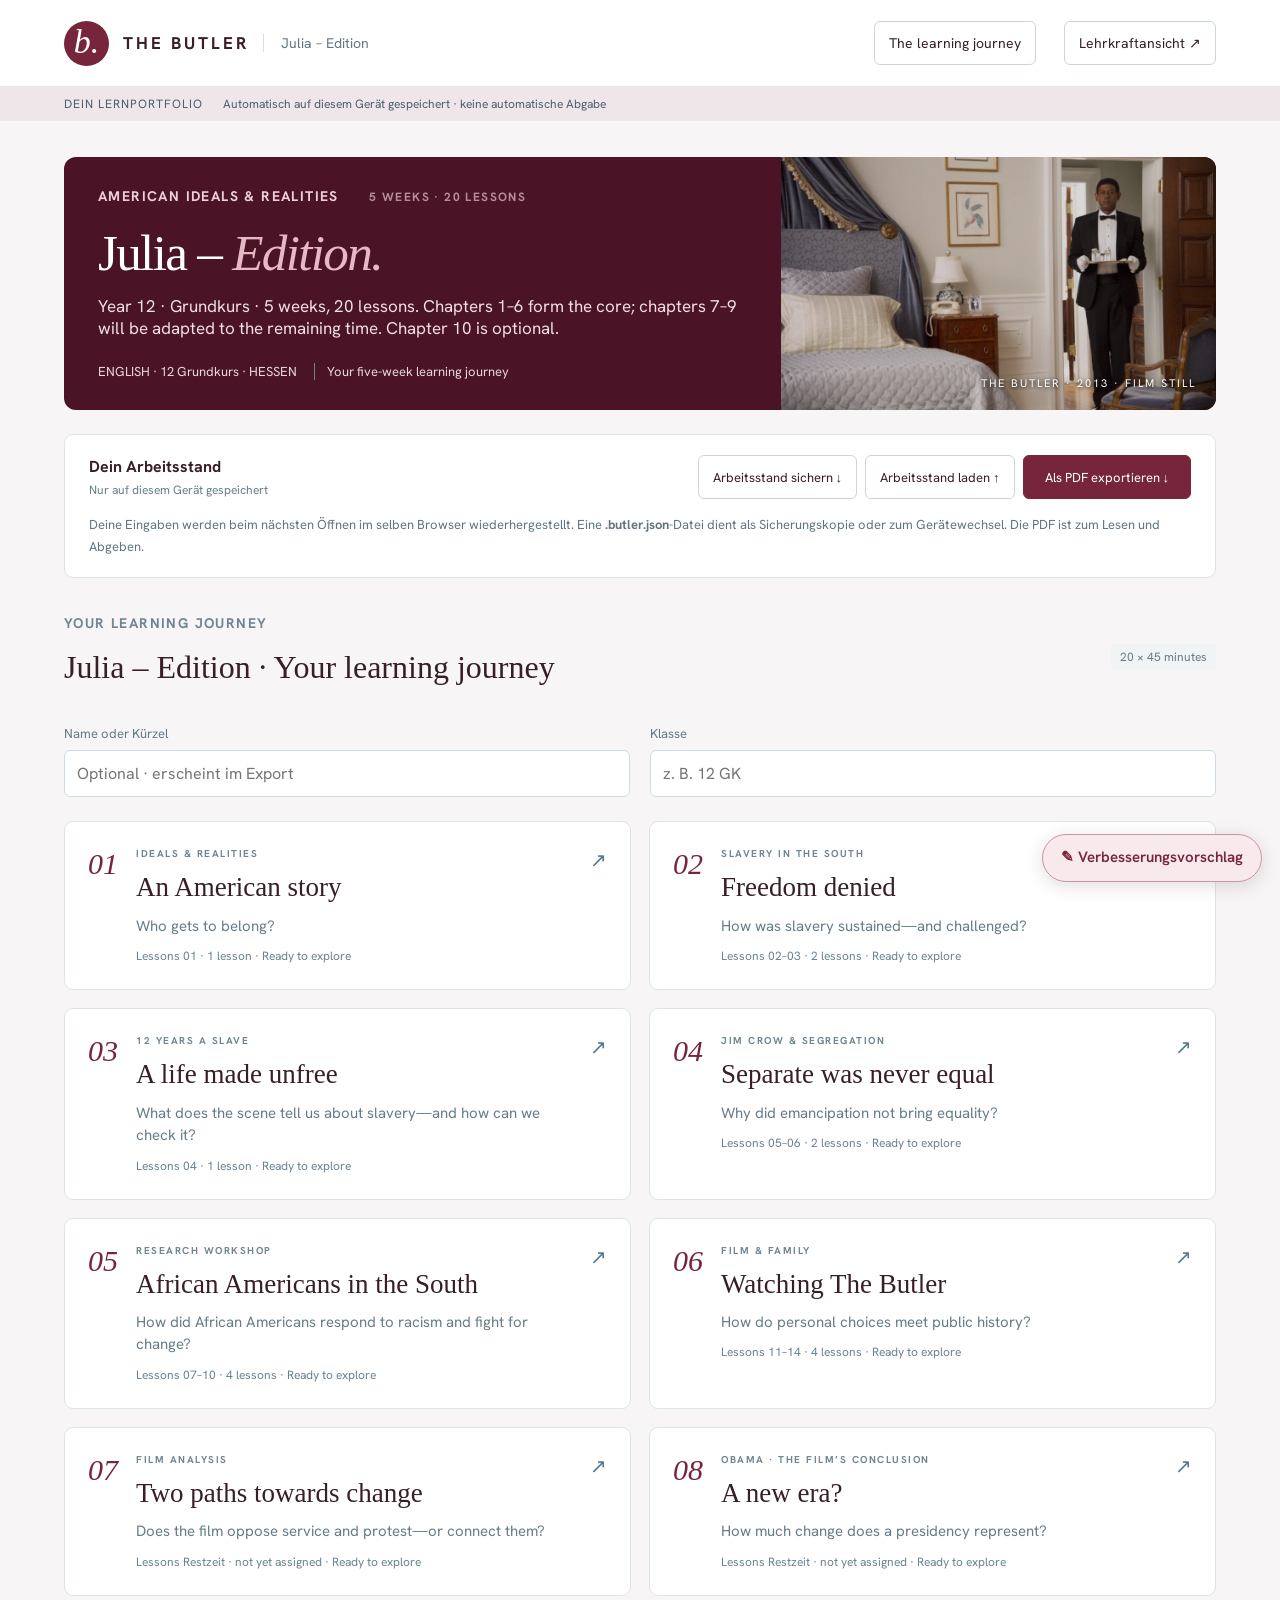
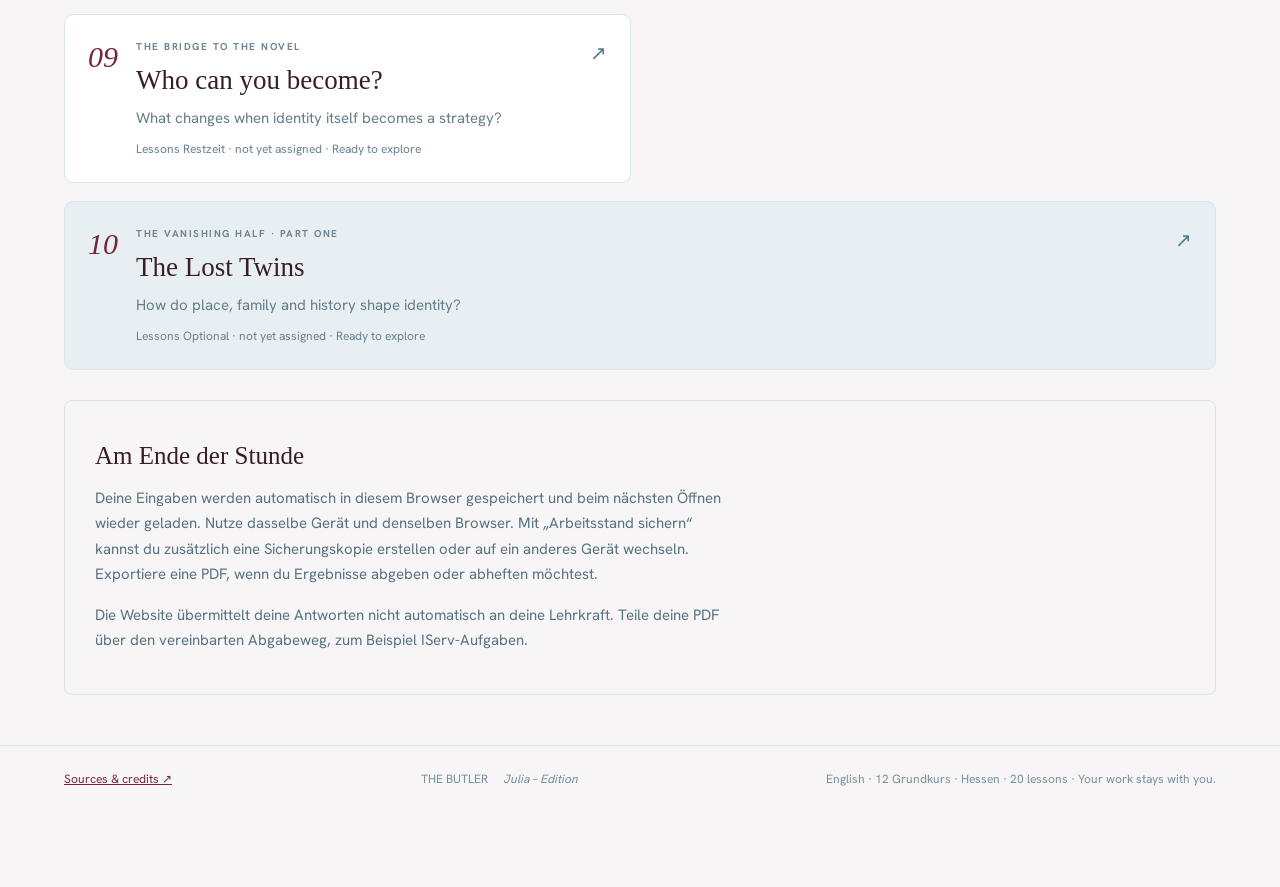
==== julia-edition/index.html @ 6e695d74 "Publish Julia Edition for Year 12 Grundkurs (20 lessons)" ====
<!doctype html>
<html lang="en"><head><meta charset="utf-8"><meta name="viewport" content="width=device-width,initial-scale=1"><title>The Butler · Julia – Edition</title><meta name="description" content="Julia - Edition: The Butler, Year 12 Grundkurs, five weeks and 20 lessons."><link rel="icon" href="data:image/svg+xml,%3Csvg xmlns='http://www.w3.org/2000/svg' viewBox='0 0 40 40'%3E%3Crect width='40' height='40' rx='10' fill='%2377253b'/%3E%3Ctext x='20' y='29' text-anchor='middle' font-size='29' fill='%23fff' font-family='Georgia'%3Eb%3C/text%3E%3C/svg%3E"><link rel="stylesheet" href="style.css"><link rel="stylesheet" href="course.css?v=20261027"><link rel="stylesheet" href="suggestions.css?v=20261027"><link rel="stylesheet" href="writing-feedback.css?v=20261027"></head><body><a class="skip-link" href="#overview">Skip to learning journey</a>
<header><a class="brand" href="#overview" aria-label="The Butler course overview"><span class="brandmark">b.</span><strong>THE BUTLER</strong><span class="brand-sub">Julia – Edition</span></a><div class="header-right"><button id="overview-link" class="quiet">The learning journey</button><button id="role" class="quiet">Lehrkraftansicht ↗</button></div></header>
<div class="demo" lang="de">DEIN LERNPORTFOLIO <span>Automatisch auf diesem Gerät gespeichert · keine automatische Abgabe</span></div>
<main id="student">
 <section class="intro"><div class="intro-copy"><div class="eyebrow" id="chapter-theme">THE BUTLER & IDENTITY <span>5 WEEKS · 20 LESSONS</span></div><h1 id="chapter-title">Julia – <i>Edition.</i></h1><p id="chapter-intro">Explore a country through its places, voices and choices.</p><div class="meta" id="chapter-meta">ENGLISH · 12 Grundkurs · HESSEN <span>Your five-week learning journey</span></div></div><div class="landscape" role="img" aria-label="Cecil Gaines in The Butler"><span>THE BUTLER / IDENTITY & CHANGE</span></div></section>
 <section class="portfolio-bar" aria-label="Save and load your work" lang="de"><div><strong>Dein Arbeitsstand</strong><small id="save-status" role="status">Nur auf diesem Gerät gespeichert</small></div><div class="file-actions"><button class="quiet" id="save-work">Arbeitsstand sichern ↓</button><button class="quiet" id="load-work">Arbeitsstand laden ↑</button><button class="primary" id="export-pdf">Als PDF exportieren ↓</button></div><p>Deine Eingaben werden beim nächsten Öffnen im selben Browser wiederhergestellt. Eine <b>.butler.json</b>-Datei dient als Sicherungskopie oder zum Gerätewechsel. Die PDF ist zum Lesen und Abgeben.</p><div id="file-result" role="status" hidden></div></section>
 <div id="overview"></div>
 <div id="lesson" hidden><nav class="steps" aria-label="Learning steps"></nav>
 <div class="input-toolbar"><button class="back-link" id="back-overview">← All chapters</button><button id="pencil-mode" class="quiet" aria-pressed="false" aria-controls="pencil-guide">✎ Apple Pencil</button></div>
 <details id="pencil-guide" class="pencil-guide" lang="de" hidden><summary>Mit dem Apple Pencil schreiben</summary><p>Die Schreibfelder sind jetzt größer. Aktiviere auf deinem iPad unter <b>Einstellungen → Apple Pencil → Kritzeln</b> die Handschrifterkennung und schreibe direkt in ein Textfeld. Das iPad wandelt deine Handschrift in Text um. Kontrolliere erkannte Wörter vor dem Export.</p><p>Du brauchst ein kompatibles iPad und einen unterstützten Stift. Die Website kann „Kritzeln“ nicht selbst einschalten; die Tastatur bleibt nutzbar.</p><a href="https://support.apple.com/de-de/guide/ipad/ipad355ab2a7/ipados" target="_blank" rel="noopener">Apples Anleitung öffnen ↗</a></details>
 <div class="workspace"><article id="content"></article><aside id="companion"></aside></div></div>
</main>
<main id="teacher" hidden></main>
<dialog id="import-dialog" lang="de" aria-labelledby="import-title"><h2 id="import-title">Arbeitsstand laden</h2><div id="import-preview"></div><p>Das Laden ersetzt die aktuell geöffneten Antworten der gesamten Reihe. Sichere deinen bisherigen Stand vorher, wenn du ihn behalten möchtest.</p><div class="dialog-actions"><button class="quiet" id="before-import">Bisherigen Stand sichern</button><button class="quiet" id="cancel-import">Abbrechen</button><button class="primary" id="confirm-import">Diesen Stand laden</button></div></dialog>
<dialog id="pdf-dialog" lang="de" aria-labelledby="pdf-title"><h2 id="pdf-title">Dein Portfolio als PDF</h2><p>Die PDF enthält deine Antworten, Notizen und Rückmeldungen. Sie wird auf diesem Gerät erstellt.</p><label for="pdf-scope">Umfang</label><select id="pdf-scope"><option value="all">Gesamte Reihe</option><option value="current">Aktuelles Kapitel</option></select><p class="source">Auf dem iPad: PDF öffnen → Teilen → „In Dateien sichern“. Zum späteren Bearbeiten zusätzlich „Arbeitsstand sichern“ verwenden.</p><div class="dialog-actions"><button class="quiet" id="cancel-pdf">Abbrechen</button><button class="primary" id="create-pdf">PDF erstellen</button></div><p id="pdf-status" role="status"></p></dialog>
<input id="work-file" type="file" accept=".json,.butler.json,application/json" hidden>
<footer><a href="sources.html" target="_blank">Sources & credits ↗</a><span>THE BUTLER <i>Julia – Edition</i></span><span>English · 12 Grundkurs · Hessen · 20 lessons · Your work stays with you.</span></footer><div class="toast" id="toast" role="status" hidden></div>
<script src="jspdf.umd.min.js"></script><script src="course.js?v=20261027"></script><script src="portfolio.js?v=20261027"></script><script src="writing-feedback.js?v=20261027"></script><script src="app.js?v=20261027"></script>
<script src="suggestions.js?v=20261027"></script></body></html>
---- julia-edition/style.css ----
@font-face{font-family:Hanken;src:url('hanken.woff2')}*{box-sizing:border-box}html{font-size:16px}body{margin:0;background:#f7f5f6;color:#381e27;font-family:Hanken,Arial,sans-serif}button,textarea{font:inherit}button,a{touch-action:manipulation}button{cursor:pointer}button:focus-visible,a:focus-visible,summary:focus-visible,textarea:focus-visible{outline:3px solid #cd8c37;outline-offset:4px}header{height:87px;display:flex;align-items:center;justify-content:space-between;padding:0 5%;background:white;border-bottom:1px solid #e1e6e8}.brand{display:flex;align-items:center;gap:14px;text-decoration:none;color:inherit}.brandmark{font:italic 34px Georgia;background:#6a2037;color:white;border-radius:50%;width:45px;height:45px;text-align:center;padding-top:2px}.brand strong{letter-spacing:3px;font-size:17px}.brand-sub{border-left:1px solid #d8dfe2;padding-left:17px;color:#637681;font-size:14px}.header-right{display:flex;align-items:center;gap:28px}.class,.eyebrow{font-size:12px;font-weight:700;letter-spacing:1.8px}.quiet{border:1px solid #cad6da;border-radius:6px;background:white;padding:10px 14px;font-size:14px;color:#381e27}.demo{padding:9px 5%;background:#efe6ea;color:#4a606c;font-size:12px;letter-spacing:1px}.demo span{letter-spacing:0;margin-left:16px}main{max-width:1440px;margin:auto;padding:36px 5% 50px}.intro{display:grid;grid-template-columns:1.65fr 1fr;background:#4b1426;border-radius:12px;overflow:hidden;color:white}.intro-copy{padding:30px 34px}.eyebrow{color:#708591}.intro .eyebrow{color:#eed0d9}.eyebrow span{margin-left:25px;font-size:11px;opacity:.65}h1{font:normal clamp(36px,4vw,60px)/1.12 Georgia,serif;letter-spacing:-1.7px;margin:19px 0 14px}h1 i{color:#e7b8c5;font-weight:normal}.intro p{font-size:17px;color:#f0dfe4;margin:0 0 24px}.meta{font-size:13px;color:#ead4dd;display:flex;gap:5px;flex-wrap:wrap}.meta span{border-left:1px solid #6a828b;margin-left:12px;padding-left:12px}.landscape{position:relative;background:linear-gradient(90deg,#4b142633,#07121b11),url('ireland.jpg') center/cover;min-height:215px}.landscape span{position:absolute;bottom:20px;right:20px;font-size:11px;letter-spacing:2px;color:white;text-shadow:0 1px 4px black}.steps{display:flex;border-bottom:1px solid #d8e1e5;margin:30px 0 28px;gap:10px}.steps button{flex:1;text-align:left;border:0;background:transparent;padding:14px 8px 19px;color:#627682;font-size:15px;border-bottom:3px solid transparent}.steps button span{display:inline-flex;align-items:center;justify-content:center;border:1px solid #d0dce1;border-radius:50%;width:29px;height:29px;margin-right:9px;font-size:12px}.steps button[aria-current]{color:#77253b;border-bottom-color:#77253b;font-weight:700}.steps button[aria-current] span{background:#77253b;color:white;border-color:#77253b}.workspace{display:grid;grid-template-columns:minmax(0,1fr) 280px;gap:34px}article#content{background:white;border:1px solid #e1e6e8;border-radius:9px;padding:32px 42px;min-height:530px}.content-top{display:flex;justify-content:space-between;align-items:center;gap:15px}.content-top .eyebrow{font-size:11px}.tag{font-size:12px;color:#6a7a83;background:#f0f4f5;padding:5px 9px;border-radius:4px}h2{font:normal 30px/1.25 Georgia;margin:14px 0}h3{font:normal 22px/1.3 Georgia}.lead{color:#5a6f7a;line-height:1.65;margin:10px 0 25px;font-size:16px}.story{border-top:1px solid #e5ebed;padding-top:10px;counter-reset:para}.story p{font:18px/1.95 Georgia;color:#34434a;position:relative;margin:19px 0;padding-left:28px}.story p:before{counter-increment:para;content:counter(para);position:absolute;left:0;top:4px;font:11px Hanken,Arial;color:#90a0a7}.story p:first-child:first-letter{font-size:42px;float:left;line-height:1.2;margin-right:4px}.source{font-size:12px;color:#70828b;line-height:1.6}.actions{margin-top:28px;border-top:1px solid #e0e8eb;padding-top:22px;display:flex;justify-content:space-between;gap:16px;align-items:center}.primary{background:#77253b;color:white;border:1px solid #77253b;padding:12px 21px;border-radius:6px;font-size:14px}.primary:hover{background:#8d354a}.secondary{padding:12px 18px;border:1px solid #cbd7dc;background:white;border-radius:6px;color:#294957;font-size:14px}.actions small{font-size:12px;color:#73848d}.aside-heading{font-size:11px;letter-spacing:2px;display:flex;justify-content:space-between;padding:3px 0 18px;color:#65808b}.aside-heading span{font-size:19px}aside section{padding:19px 0;border-top:1px solid #d7e0e5}aside h2{font-size:28px;line-height:1.3}aside p{color:#667a85;font-size:14px;line-height:1.7}details{border-top:1px solid #d7e0e5;padding:17px 0}summary{cursor:pointer;font-size:15px;font-weight:600}dl{font-size:14px}dt{margin-top:17px;color:#294c59}dd{margin:5px 0;color:#6b7c86;line-height:1.5}.note label{font:20px Georgia}.note textarea{margin-top:14px;height:125px;background:#edf1f3;border:1px solid #d9e1e5;padding:12px;font-size:14px;width:100%;border-radius:5px;resize:vertical}.note small{font-size:12px;color:#6d808b;display:block;margin-top:8px}textarea{color:#233f4c}textarea::placeholder{color:#7d8c95}footer{max-width:1440px;margin:auto;padding:25px 5%;border-top:1px solid #dae3e7;display:flex;justify-content:space-between;color:#78909b;font-size:12px;gap:20px}footer i{margin-left:12px}.dilemma{display:grid;grid-template-columns:1fr 1fr;gap:20px}.field label{font-size:15px;display:block;font-weight:600;margin-bottom:10px}.field textarea{width:100%;min-height:150px;border:1px solid #ced9df;border-radius:6px;padding:15px;line-height:1.6;resize:vertical}.field small{display:block;color:#647985;font-size:13px;margin:8px 0 22px}.field.full{margin-top:24px}.writing{min-height:320px!important;font-family:Georgia!important;font-size:18px!important;line-height:1.9!important}.word-count{text-align:right;color:#6d7e88;font-size:12px;margin-top:8px}.prompt{background:#eef3f5;border-left:3px solid #829da8;padding:14px 18px;font-size:15px;line-height:1.7;margin:22px 0}.check{display:flex;gap:12px;margin:18px 0;font-size:16px;line-height:1.5}.check input{width:19px;height:19px;accent-color:#254d5d}.review-text{white-space:pre-wrap;font:17px/1.8 Georgia;background:#f7f5f6;padding:20px;border-radius:6px;max-height:360px;overflow:auto}.success{background:#e5f0ed;padding:17px;border-radius:6px;color:#24574e;line-height:1.6}.teacher-heading{display:flex;align-items:center;justify-content:space-between;gap:24px;margin:20px 0 36px}.teacher-heading h1{font-size:42px}.teacher-heading p{color:#607985}.teacher-layout{display:grid;grid-template-columns:290px 1fr;gap:30px}.submissions h2{font-size:24px}.submissions h2 span{font:12px Hanken;display:block;margin-top:8px;color:#748b95}.submission{display:block;width:100%;text-align:left;padding:20px;margin:12px 0;background:white;border:1px solid #dce4e8;border-radius:7px;color:#244652}.submission strong{display:block;font-size:16px}.submission span{display:block;font-size:13px;color:#74858c;margin-top:7px}.submission.selected{border:2px solid #345966;background:#edf3f5}.teacher-paper{background:white;border:1px solid #dce4e8;border-radius:9px;padding:32px}.toast{position:fixed;bottom:24px;left:50%;transform:translateX(-50%);padding:14px 22px;border-radius:7px;background:#5b1b30;color:white;box-shadow:0 5px 20px #0002;font-size:14px;z-index:3}.feedback{margin-top:20px;background:#e9f2ef;padding:18px;border-radius:6px}.feedback p{white-space:pre-wrap}.empty{padding:40px 0;color:#70838e;line-height:1.8}button:disabled{cursor:default;opacity:.5}[hidden]{display:none!important}@media(min-width:1500px){main{padding-left:60px;padding-right:60px}}@media(max-width:1050px){.brand-sub{display:none}.workspace{grid-template-columns:minmax(0,1fr) 230px;gap:20px}article#content{padding:25px}.steps button{font-size:13px}.intro-copy{padding:25px}.meta span{display:none}}@media(max-width:760px){header{height:74px;padding:0 5%;gap:10px}.class{display:none}.quiet{font-size:12px;padding:9px}.brand{gap:9px}.brand strong{font-size:14px}.demo{font-size:10px;line-height:1.7}.demo span{display:block;margin:0}main{padding-top:22px}.intro{grid-template-columns:1fr}.intro-copy{padding:24px}.intro h1{font-size:39px}.intro .eyebrow span{display:none}.landscape{min-height:100px;background-position:center 40%}.landscape span{font-size:10px;bottom:12px}.steps{display:grid;grid-template-columns:1fr 1fr;gap:0;margin-top:16px}.steps button{padding:12px 3px;font-size:13px}.workspace,.teacher-layout{grid-template-columns:1fr}.workspace aside{display:grid;grid-template-columns:1fr;gap:0}.story p{font-size:17px;padding-left:20px}article#content{padding:22px 19px}.dilemma{grid-template-columns:1fr}.actions{flex-wrap:wrap}.teacher-heading{display:block}.teacher-heading h1{font-size:34px}.teacher-heading button{margin-top:15px}.teacher-paper{padding:22px}footer{flex-direction:column;line-height:1.6}.eyebrow{font-size:11px}h2{font-size:27px}}

/* Tablet reading and native Apple Pencil text entry. */
.input-toolbar{display:flex;align-items:center;justify-content:space-between;gap:16px;margin:-8px 0 20px}.input-toolbar>span{font-size:11px;letter-spacing:1.8px;color:#708591}.input-toolbar button{min-height:44px;font-size:14px}.input-toolbar button[aria-pressed="true"]{background:#77253b;color:white;border-color:#77253b}.pencil-guide{padding:20px 24px;margin:0 0 24px;background:#e9f0f3;border:1px solid #cbdbe1;border-radius:8px;font-size:15px;line-height:1.65}.pencil-guide p{margin:8px 0;color:#4c6572}.pencil-guide a{color:#234e60;display:inline-block;min-height:44px;padding-top:10px}.pencil-mode .field textarea{min-height:250px;font-size:20px;line-height:1.9;padding:22px}.pencil-mode .field .writing{min-height:440px!important;font-size:21px!important;line-height:2!important}.pencil-mode .note textarea{min-height:210px;font-size:18px;line-height:1.8;padding:18px}textarea{scroll-margin-block:90px;max-width:100%;font-size:16px}.field textarea{font-size:16px}.note textarea{font-size:16px}.check{min-height:44px;align-items:center}.check input{flex-shrink:0}.quiet,.primary,.secondary,summary{min-height:44px}summary{display:list-item;padding:10px 0}details{padding:7px 0}.steps button{min-height:54px;font-size:14px}.workspace>*,.teacher-layout>*{min-width:0}.review-text, .story, .feedback{overflow-wrap:anywhere}
@media(min-width:761px) and (max-width:900px){.workspace{grid-template-columns:1fr}.workspace aside{display:grid;grid-template-columns:1fr 1fr;gap:0 28px}.aside-heading{grid-column:1/-1}article#content{padding:30px 36px}.intro{grid-template-columns:1.8fr 1fr}.intro h1{font-size:42px}.intro .eyebrow span{display:none}.teacher-layout{grid-template-columns:230px minmax(0,1fr);gap:20px}.teacher-paper{padding:24px}.teacher-heading h1{font-size:36px}.header-right{gap:14px}.class{font-size:11px}.steps button{padding-left:2px;padding-right:2px}.steps button span{margin-right:5px}}
@media(pointer:coarse){textarea{font-size:16px}.field textarea{min-height:190px}.note textarea{min-height:150px}.steps button{min-height:60px}.quiet,.primary,.secondary{padding-top:13px;padding-bottom:13px}}
@media(max-width:760px){.pencil-guide{padding:18px}.pencil-mode .field .writing{min-height:350px!important}.input-toolbar{margin-top:0}}
@media(prefers-reduced-motion:reduce){html{scroll-behavior:auto}}
---- julia-edition/course.css ----
.portfolio-bar{background:white;border:1px solid #dce4e8;border-radius:9px;padding:20px 24px;margin:24px 0;display:flex;flex-wrap:wrap;align-items:center;justify-content:space-between;gap:15px}.portfolio-bar strong{font-size:16px}.portfolio-bar small{display:block;color:#667e89;font-size:12px;margin-top:5px}.portfolio-bar p{flex-basis:100%;font-size:13px;color:#617681;margin:0;line-height:1.65}.file-actions{display:flex;gap:8px;flex-wrap:wrap}.file-actions button{font-size:13px}.overview-heading{display:flex;justify-content:space-between;align-items:center;margin:34px 0 20px;gap:16px}.overview-heading h2{font-size:32px}.chapter-grid{display:grid;grid-template-columns:1fr 1fr;gap:18px}.chapter-card{display:flex;align-items:flex-start;gap:18px;text-align:left;padding:25px 23px;background:white;border:1px solid #dbe4e8;border-radius:9px;color:#381e27;transition:border-color .2s,transform .2s}.chapter-card:hover{border-color:#608694;transform:translateY(-2px)}.chapter-card:last-child{grid-column:1/-1;background:#e8eff2}.chapter-number{font:italic 30px Georgia;color:#91a8b2}.card-content{display:flex;flex-direction:column;gap:11px;flex:1}.card-content .eyebrow{font-size:10px;letter-spacing:1.5px}.card-content strong{font:27px/1.2 Georgia}.card-content>span:not(.eyebrow){font-size:15px;color:#657d89;line-height:1.5}.card-content small{font-size:12px;color:#688390}.card-arrow{font-size:20px;color:#557b8c}.profile-fields{display:flex;gap:20px;margin:24px 0}.profile-fields label{display:block;flex:1;font-size:13px;color:#607b86}.profile-fields input{display:block;width:100%;margin-top:8px;padding:12px;border:1px solid #cddce2;border-radius:6px;background:#fff;color:#294652;font:16px Hanken,Arial}.end-of-lesson{margin-top:30px;padding:25px 30px;border:1px solid #d9e3e8;border-radius:8px}.end-of-lesson h2{font-size:25px}.end-of-lesson p{font-size:15px;line-height:1.7;color:#58737f;max-width:80ch}.back-link{border:0;background:transparent;color:#3e687b;padding:12px 0;min-height:44px;font-size:14px}.material-links{display:flex;flex-direction:column;gap:6px;margin:12px 0}.material-links a{color:#355e72;font-size:14px;line-height:1.6;padding:8px 0;overflow-wrap:anywhere;text-underline-offset:4px}.select-label{display:block;font-size:15px;margin:12px 0}select{font:16px Hanken,Arial;background:white;border:1px solid #cbd9df;color:#381e27;padding:12px;border-radius:6px;max-width:100%}.answers-review{margin-bottom:24px}.teacher-notice{padding:24px;border:1px solid #d4e0e5;background:#eaf0f3;border-radius:8px;font-size:15px;line-height:1.7}.teacher-notice button{margin-right:10px}.week-strip{display:grid;grid-template-columns:repeat(5,1fr);gap:12px;margin:24px 0}.week-strip>div{background:white;border:1px solid #dbe3e7;padding:16px;border-radius:7px}.week-strip span{display:block;font-size:13px;line-height:1.6;margin-top:9px;color:#66808b}.teacher-unit{margin:15px 0;background:white;border:1px solid #dce5e9;border-radius:8px;padding:20px 25px}.teacher-unit summary{font:23px/1.5 Georgia}.teacher-unit summary span{font:14px Hanken;margin-right:12px;color:#72909b}.teacher-unit summary small{font:12px Hanken;float:right;color:#71909a;margin-top:8px}.teacher-unit h4{font-weight:600;font-size:15px;margin-top:25px}.teacher-unit .review-text{max-height:250px}dialog{color:#381e27;border:1px solid #c9d8df;border-radius:12px;padding:30px;max-width:620px;width:calc(100% - 32px);max-height:85dvh;overflow:auto;box-shadow:0 20px 80px #10263033}dialog::backdrop{background:#10263177}dialog h2{margin-top:0}dialog p{line-height:1.7;font-size:15px}dialog label{display:block;margin:20px 0 10px}.dialog-actions{display:flex;gap:10px;justify-content:flex-end;flex-wrap:wrap;margin-top:24px}#file-result{width:100%;font-size:14px;line-height:1.8;color:#355d6d}#file-result a{color:#214b60;margin:0 8px;text-underline-offset:4px}#file-result button{margin-left:10px}#pdf-status{color:#815027}#content .field:first-child{margin-top:0}.content-top .tag{max-width:50%;text-align:right}a:focus-visible,input:focus-visible,select:focus-visible{outline:3px solid #bd8a4c;outline-offset:3px}.toast{max-width:calc(100vw - 28px);width:max-content;line-height:1.5}header .quiet{white-space:nowrap}
@media(max-width:1050px){.brand-sub{display:none}.portfolio-bar{padding:18px}.file-actions{width:100%}.week-strip{grid-template-columns:repeat(3,1fr)}}
@media(max-width:760px){.chapter-grid{grid-template-columns:1fr}.chapter-card:last-child{grid-column:auto}.chapter-card{padding:22px 18px}.card-content strong{font-size:25px}.overview-heading{align-items:flex-start}.overview-heading h2{font-size:28px}.overview-heading .tag{display:none}.profile-fields{flex-direction:column;gap:14px}.file-actions button{flex:1 1 auto}.week-strip{grid-template-columns:1fr 1fr}.header-right{gap:6px}header .quiet{font-size:11px;padding:10px 8px}#overview-link{max-width:90px;white-space:normal}.brand strong{letter-spacing:1px;font-size:12px}.brandmark{width:36px;height:36px;font-size:28px}header{padding:0 4%}.teacher-unit{padding:15px}.teacher-unit summary{font-size:21px}.teacher-unit summary small{float:none;display:block;margin-left:0}.end-of-lesson{padding:18px}.content-top .tag{display:none}.portfolio-bar p{font-size:12px}}
@media(prefers-reduced-motion:reduce){.chapter-card{transition:none}.chapter-card:hover{transform:none}}

/* Burgundy teaching edition */
.eyebrow{font-size:14px;letter-spacing:1.4px}.intro .eyebrow span{font-size:12px} .landscape{background-image:url('butler-poster.jpg');background-position:center 38%;min-height:230px} .intro{grid-template-columns:1.65fr 1fr}.intro h1{font-size:clamp(36px,4vw,57px)}.source{font-size:14px}.material-links a,a{color:#77253b}.intro a{color:white}.chapter-number{color:#77253b!important}.chapter-card:hover{border-color:#77253b!important}.visual-pair{display:grid;grid-template-columns:1fr 1fr;gap:18px}.lesson-figure{margin:20px 0}.lesson-figure img{width:100%;height:auto;max-height:420px;object-fit:contain;border-radius:6px;background:#f2ecef}.lesson-figure figcaption{font-size:14px;line-height:1.5;color:#65515a;margin-top:7px}.reading-card{border-left:3px solid #77253b;background:#f7f1f3;padding:18px 22px;line-height:1.7;margin:20px 0}.reading-card h3{margin-top:0}.reading-card ul,.reading-card ol{padding-left:22px}.schedule-table{border-collapse:collapse;width:100%;font-size:15px;line-height:1.5}.schedule-table td,.schedule-table th{border-bottom:1px solid #ddd;padding:12px;text-align:left;vertical-align:top}.schedule-wrap{overflow:auto}.reading-card a{overflow-wrap:anywhere}.chapter-card{min-height:155px}.source-note{font-size:14px;line-height:1.6;color:#66535c}.intro-copy{align-self:center}.check input{accent-color:#77253b}.brandmark{background:#77253b}.toast{max-width:90vw}.skip-link{position:absolute;left:10px;top:-80px;background:white;padding:12px;z-index:9}.skip-link:focus{top:10px}@media(max-width:760px){.visual-pair{grid-template-columns:1fr}.intro{grid-template-columns:1fr}.landscape{min-height:170px}.header-right{gap:8px}.brand strong{font-size:12px;letter-spacing:1px}.brandmark{width:36px;height:36px;font-size:28px}.header-right button{font-size:12px}.intro .eyebrow span{display:block;margin:10px 0 0}}

/* Shared visual references and whole-class consolidation */
.reference-title{font-size:22px}.reference-gallery{display:grid;grid-template-columns:repeat(3,minmax(0,1fr));gap:16px;margin-bottom:26px}.reference-gallery figure{margin:0;background:white;border:1px solid #ddcbd2;border-radius:8px;padding:10px}.reference-gallery img{display:block;width:100%;height:190px;object-fit:contain;background:#f4eff1}.reference-gallery figcaption{font-size:14px;line-height:1.5;margin-top:8px}.plenary-export{background:#f5eaf0;border:1px solid #ddc1cc;border-radius:8px;padding:20px;line-height:1.65}.plenary-export button{margin:4px 6px 4px 0}.reading-card li{margin-bottom:10px}.steps{flex-wrap:wrap}.steps button{min-width:115px}.lesson-figure a{display:block}@media(max-width:760px){.reference-gallery{gap:7px}.reference-gallery figure{padding:6px}.reference-gallery img{height:120px}.reference-gallery figcaption{font-size:12px}.steps{grid-template-columns:1fr 1fr}.steps button:last-child{grid-column:1/-1}}
---- julia-edition/suggestions.css ----
.suggestion-launch{position:fixed;right:max(18px,env(safe-area-inset-right));bottom:max(18px,env(safe-area-inset-bottom));z-index:60;border:1px solid #c398a2;background:#f8e9ed;color:#772538;box-shadow:0 4px 18px #49182526;border-radius:24px;padding:13px 18px;font:600 15px/1.3 Hanken,Arial,sans-serif;min-height:48px;cursor:pointer}
.suggestion-launch:hover{background:#f0d7df}.suggestion-launch:focus-visible,#suggestion-dialog :focus-visible{outline:3px solid #772538;outline-offset:3px}
#suggestion-dialog{box-sizing:border-box;width:min(530px,calc(100vw - 24px));max-height:calc(100dvh - 32px);padding:24px;border:1px solid #d3aab6;border-radius:18px;background:#fff9fa;color:#491825;overflow:auto}
#suggestion-dialog::backdrop{background:#49182570}#suggestion-dialog .suggestion-heading{display:flex;align-items:flex-start;gap:12px;justify-content:space-between}#suggestion-dialog h2{font-size:27px;margin:0;line-height:1.15}#suggestion-dialog .suggestion-close{background:transparent;border:0;color:#772538;font-size:28px;min-width:44px;min-height:44px;cursor:pointer;padding:0}#suggestion-dialog p{font-size:16px;line-height:1.5;margin:12px 0}#suggestion-dialog label{display:block;font-size:16px;font-weight:600;margin:16px 0 7px}#suggestion-dialog textarea,#suggestion-dialog input{box-sizing:border-box;width:100%;border:1px solid #b88997;border-radius:8px;background:white;padding:12px;font:17px/1.5 Hanken,Arial,sans-serif;color:#491825}#suggestion-dialog textarea{min-height:150px;resize:vertical}#suggestion-dialog small{display:block;text-align:right;font-size:13px}#suggestion-dialog .suggestion-privacy{font-size:13px;color:#6d4a54}#suggestion-dialog .suggestion-context{font-size:13px;background:#f5e5eb;padding:8px 10px;border-radius:6px;overflow-wrap:anywhere}#suggestion-dialog .suggestion-send{background:#772538;color:white;border:0;border-radius:8px;padding:13px 18px;font:600 16px Hanken,Arial;cursor:pointer;min-height:46px}#suggestion-dialog .suggestion-send:disabled{opacity:.6;cursor:wait}#suggestion-dialog .suggestion-status{font-size:15px;font-weight:600}#suggestion-dialog .suggestion-teacher{font-size:13px;color:#772538;display:inline-block;margin-top:8px}
body{padding-bottom:75px}.suggestion-admin{max-width:850px;margin:auto;padding:35px 24px 100px}.suggestion-admin input{font-size:17px;padding:12px;border:1px solid #b88997;border-radius:8px;width:min(100%,400px);box-sizing:border-box}.suggestion-admin label{display:block;margin:16px 0 8px}.suggestion-admin button{margin:12px 8px 12px 0}.suggestion-admin pre{font:15px/1.6 Hanken,Arial,sans-serif;white-space:pre-wrap;overflow-wrap:anywhere;background:#fcf3f5;border:1px solid #d7bac3;border-radius:12px;padding:22px}.suggestion-admin .admin-note{font-size:15px;line-height:1.6}.suggestion-admin h1{font-size:clamp(30px,5vw,45px)}
@media(max-width:600px){.suggestion-launch{right:12px;bottom:max(12px,env(safe-area-inset-bottom));font-size:13px;padding:12px 15px}#suggestion-dialog{padding:19px}#suggestion-dialog h2{font-size:24px}}
@media print{.suggestion-launch,#suggestion-dialog{display:none!important}body{padding-bottom:0}}

#suggestion-dialog textarea{min-height:220px}#suggestion-dialog .suggestion-pencil,#suggestion-dialog .suggestion-draft-status{font-size:13px}.suggestion-admin button{min-height:48px}.suggestion-admin header{position:static}
---- julia-edition/writing-feedback.css ----
.writing-feedback{margin-top:1rem;padding:1.1rem;border:1px solid #b17c89;border-radius:14px;background:#fcf6f7;color:#391922}.writing-feedback summary{cursor:pointer;font-weight:700;min-height:44px;padding:10px 0}.writing-feedback p{font-size:1rem;line-height:1.6;white-space:pre-wrap;overflow-wrap:anywhere}.writing-feedback label{display:block;margin:1rem 0}.writing-feedback input[type=password]{display:block;width:min(100%,340px);min-height:48px;margin-top:8px;font-size:18px;padding:10px;border:1px solid #986473;border-radius:8px}.writing-feedback .ai-consent{display:flex;gap:12px;align-items:center}.writing-feedback input[type=checkbox]{flex:0 0 24px;width:24px;height:24px}.writing-feedback button{min-height:48px;white-space:normal}.writing-feedback button:disabled{opacity:.6}.writing-feedback h4{margin-bottom:.2rem}.ai-result{border-top:1px solid #d9b8c0;margin-top:1rem}.ai-result:empty{display:none}@media print{.writing-feedback{display:none}}
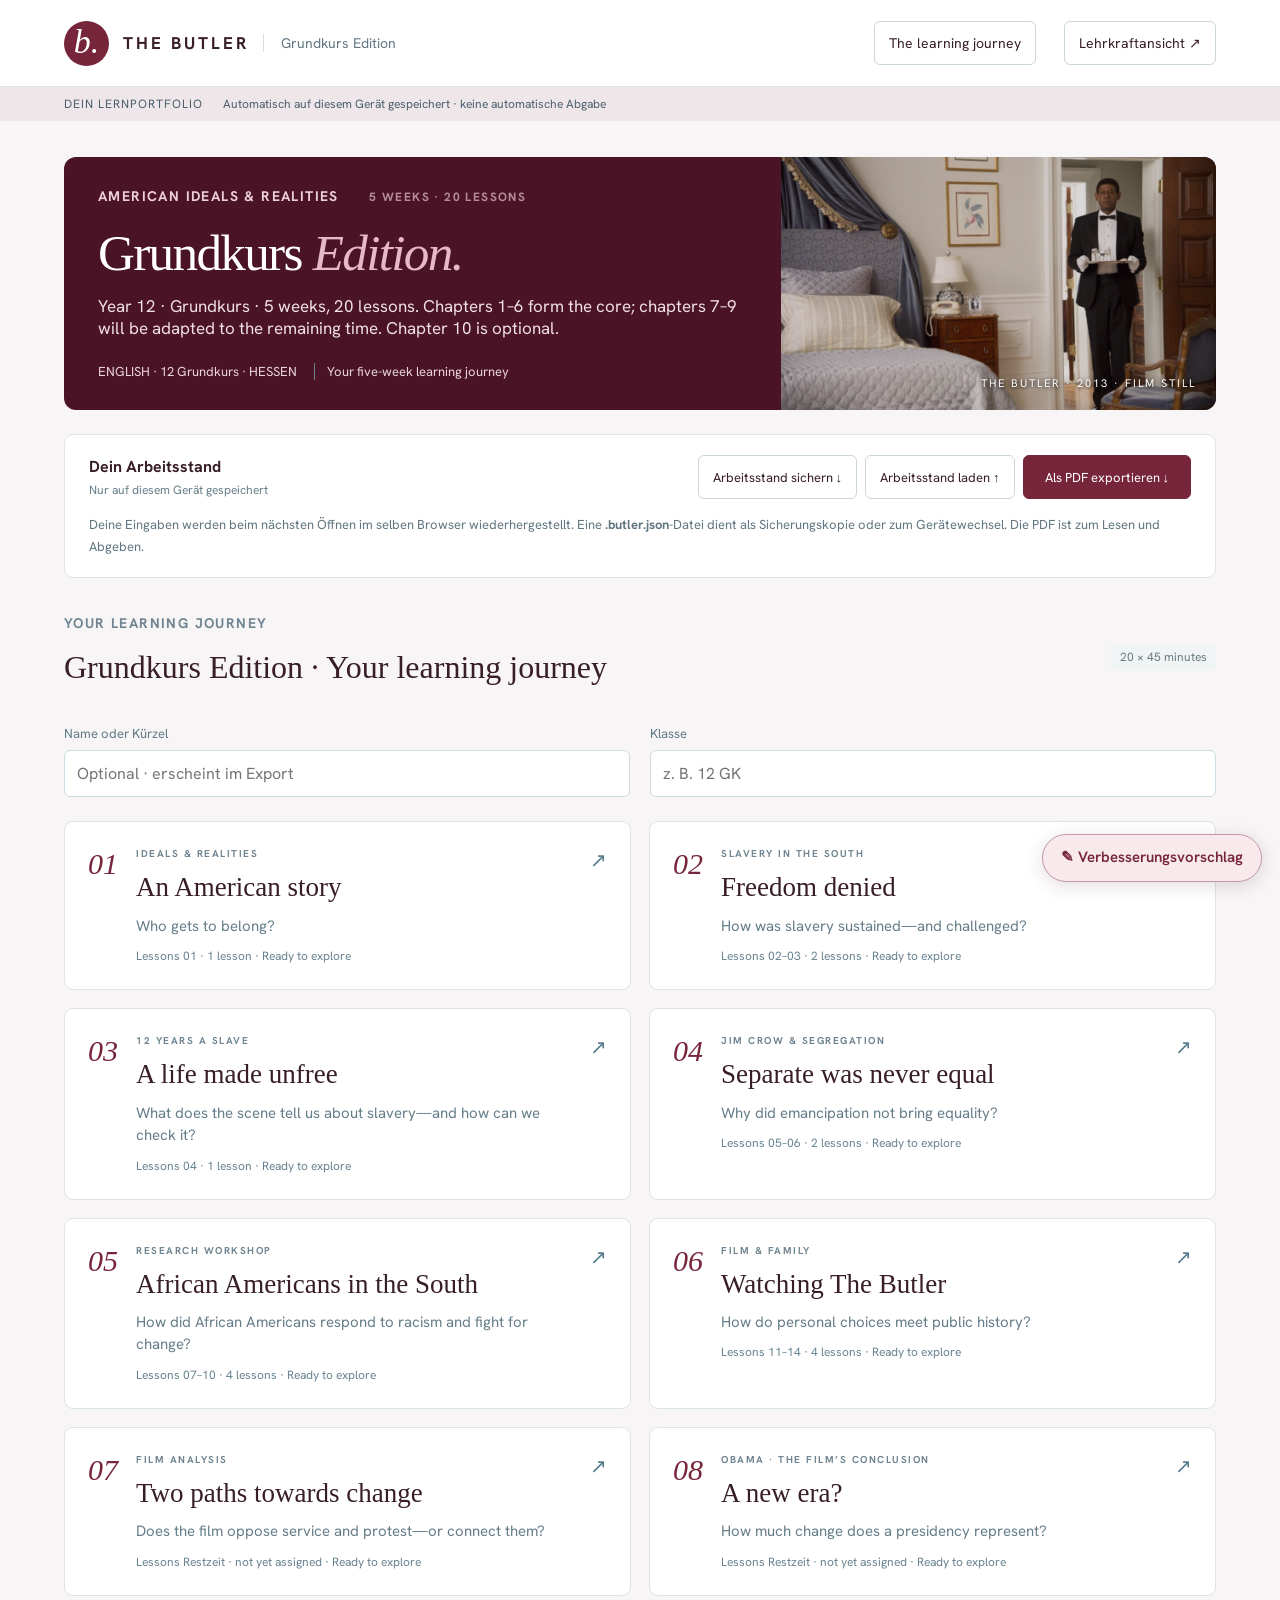
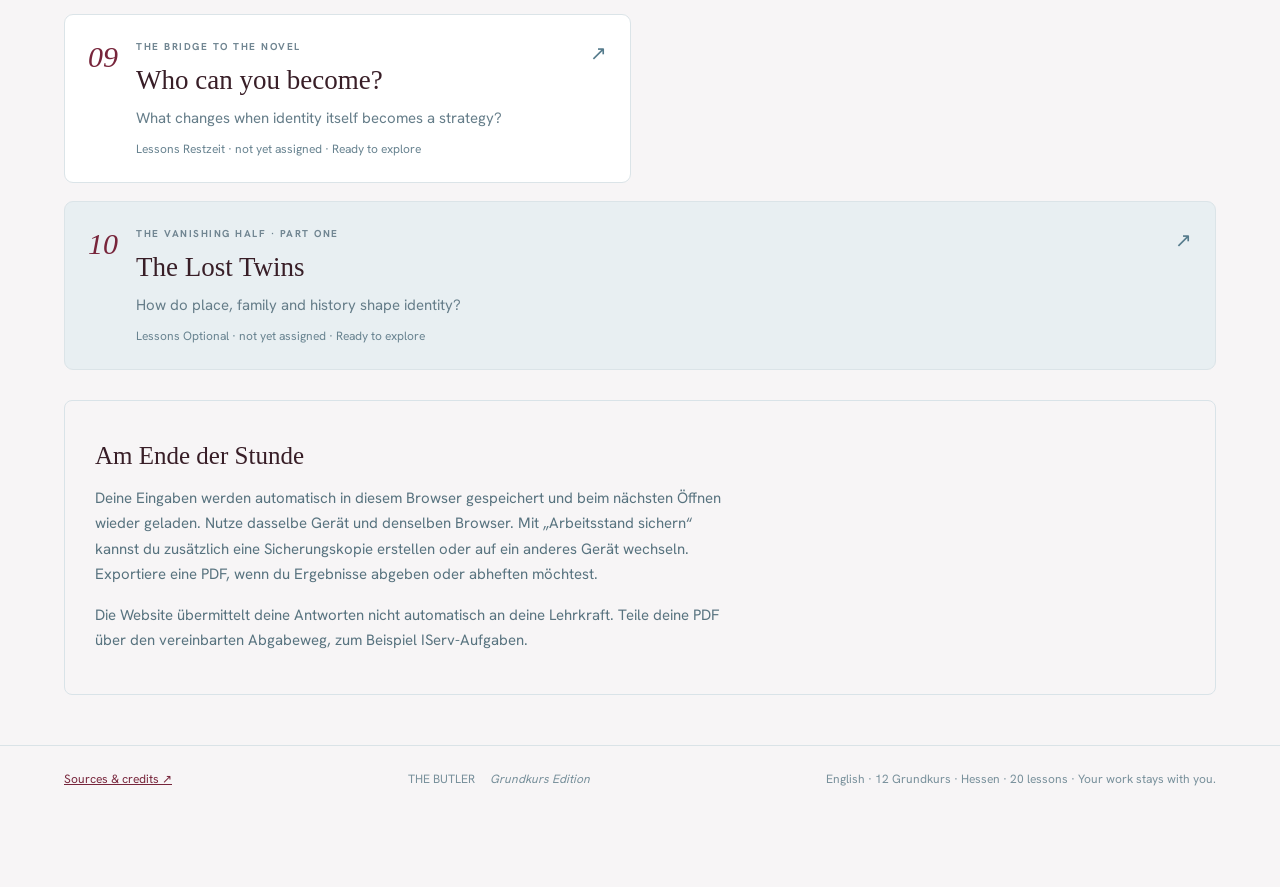
==== commit 45fc842a: "Rename Grundkurs Edition and enable E1/E2 writing feedback" ====
--- a/julia-edition/index.html
+++ b/julia-edition/index.html
@@ -1,9 +1,9 @@
 <!doctype html>
-<html lang="en"><head><meta charset="utf-8"><meta name="viewport" content="width=device-width,initial-scale=1"><title>The Butler · Julia – Edition</title><meta name="description" content="Julia - Edition: The Butler, Year 12 Grundkurs, five weeks and 20 lessons."><link rel="icon" href="data:image/svg+xml,%3Csvg xmlns='http://www.w3.org/2000/svg' viewBox='0 0 40 40'%3E%3Crect width='40' height='40' rx='10' fill='%2377253b'/%3E%3Ctext x='20' y='29' text-anchor='middle' font-size='29' fill='%23fff' font-family='Georgia'%3Eb%3C/text%3E%3C/svg%3E"><link rel="stylesheet" href="style.css"><link rel="stylesheet" href="course.css?v=20261027"><link rel="stylesheet" href="suggestions.css?v=20261027"><link rel="stylesheet" href="writing-feedback.css?v=20261027"></head><body><a class="skip-link" href="#overview">Skip to learning journey</a>
-<header><a class="brand" href="#overview" aria-label="The Butler course overview"><span class="brandmark">b.</span><strong>THE BUTLER</strong><span class="brand-sub">Julia – Edition</span></a><div class="header-right"><button id="overview-link" class="quiet">The learning journey</button><button id="role" class="quiet">Lehrkraftansicht ↗</button></div></header>
+<html lang="en"><head><meta charset="utf-8"><meta name="viewport" content="width=device-width,initial-scale=1"><title>The Butler · Grundkurs Edition</title><meta name="description" content="Grundkurs Edition: The Butler, Year 12 Grundkurs, five weeks and 20 lessons."><link rel="icon" href="data:image/svg+xml,%3Csvg xmlns='http://www.w3.org/2000/svg' viewBox='0 0 40 40'%3E%3Crect width='40' height='40' rx='10' fill='%2377253b'/%3E%3Ctext x='20' y='29' text-anchor='middle' font-size='29' fill='%23fff' font-family='Georgia'%3Eb%3C/text%3E%3C/svg%3E"><link rel="stylesheet" href="style.css"><link rel="stylesheet" href="course.css?v=20261027-gk1"><link rel="stylesheet" href="suggestions.css?v=20261027-gk1"><link rel="stylesheet" href="writing-feedback.css?v=20261027-gk1"></head><body><a class="skip-link" href="#overview">Skip to learning journey</a>
+<header><a class="brand" href="#overview" aria-label="The Butler course overview"><span class="brandmark">b.</span><strong>THE BUTLER</strong><span class="brand-sub">Grundkurs Edition</span></a><div class="header-right"><button id="overview-link" class="quiet">The learning journey</button><button id="role" class="quiet">Lehrkraftansicht ↗</button></div></header>
 <div class="demo" lang="de">DEIN LERNPORTFOLIO <span>Automatisch auf diesem Gerät gespeichert · keine automatische Abgabe</span></div>
 <main id="student">
- <section class="intro"><div class="intro-copy"><div class="eyebrow" id="chapter-theme">THE BUTLER & IDENTITY <span>5 WEEKS · 20 LESSONS</span></div><h1 id="chapter-title">Julia – <i>Edition.</i></h1><p id="chapter-intro">Explore a country through its places, voices and choices.</p><div class="meta" id="chapter-meta">ENGLISH · 12 Grundkurs · HESSEN <span>Your five-week learning journey</span></div></div><div class="landscape" role="img" aria-label="Cecil Gaines in The Butler"><span>THE BUTLER / IDENTITY & CHANGE</span></div></section>
+ <section class="intro"><div class="intro-copy"><div class="eyebrow" id="chapter-theme">THE BUTLER & IDENTITY <span>5 WEEKS · 20 LESSONS</span></div><h1 id="chapter-title">Grundkurs <i>Edition.</i></h1><p id="chapter-intro">Explore a country through its places, voices and choices.</p><div class="meta" id="chapter-meta">ENGLISH · 12 Grundkurs · HESSEN <span>Your five-week learning journey</span></div></div><div class="landscape" role="img" aria-label="Cecil Gaines in The Butler"><span>THE BUTLER / IDENTITY & CHANGE</span></div></section>
  <section class="portfolio-bar" aria-label="Save and load your work" lang="de"><div><strong>Dein Arbeitsstand</strong><small id="save-status" role="status">Nur auf diesem Gerät gespeichert</small></div><div class="file-actions"><button class="quiet" id="save-work">Arbeitsstand sichern ↓</button><button class="quiet" id="load-work">Arbeitsstand laden ↑</button><button class="primary" id="export-pdf">Als PDF exportieren ↓</button></div><p>Deine Eingaben werden beim nächsten Öffnen im selben Browser wiederhergestellt. Eine <b>.butler.json</b>-Datei dient als Sicherungskopie oder zum Gerätewechsel. Die PDF ist zum Lesen und Abgeben.</p><div id="file-result" role="status" hidden></div></section>
  <div id="overview"></div>
  <div id="lesson" hidden><nav class="steps" aria-label="Learning steps"></nav>
@@ -15,6 +15,6 @@
 <dialog id="import-dialog" lang="de" aria-labelledby="import-title"><h2 id="import-title">Arbeitsstand laden</h2><div id="import-preview"></div><p>Das Laden ersetzt die aktuell geöffneten Antworten der gesamten Reihe. Sichere deinen bisherigen Stand vorher, wenn du ihn behalten möchtest.</p><div class="dialog-actions"><button class="quiet" id="before-import">Bisherigen Stand sichern</button><button class="quiet" id="cancel-import">Abbrechen</button><button class="primary" id="confirm-import">Diesen Stand laden</button></div></dialog>
 <dialog id="pdf-dialog" lang="de" aria-labelledby="pdf-title"><h2 id="pdf-title">Dein Portfolio als PDF</h2><p>Die PDF enthält deine Antworten, Notizen und Rückmeldungen. Sie wird auf diesem Gerät erstellt.</p><label for="pdf-scope">Umfang</label><select id="pdf-scope"><option value="all">Gesamte Reihe</option><option value="current">Aktuelles Kapitel</option></select><p class="source">Auf dem iPad: PDF öffnen → Teilen → „In Dateien sichern“. Zum späteren Bearbeiten zusätzlich „Arbeitsstand sichern“ verwenden.</p><div class="dialog-actions"><button class="quiet" id="cancel-pdf">Abbrechen</button><button class="primary" id="create-pdf">PDF erstellen</button></div><p id="pdf-status" role="status"></p></dialog>
 <input id="work-file" type="file" accept=".json,.butler.json,application/json" hidden>
-<footer><a href="sources.html" target="_blank">Sources & credits ↗</a><span>THE BUTLER <i>Julia – Edition</i></span><span>English · 12 Grundkurs · Hessen · 20 lessons · Your work stays with you.</span></footer><div class="toast" id="toast" role="status" hidden></div>
-<script src="jspdf.umd.min.js"></script><script src="course.js?v=20261027"></script><script src="portfolio.js?v=20261027"></script><script src="writing-feedback.js?v=20261027"></script><script src="app.js?v=20261027"></script>
-<script src="suggestions.js?v=20261027"></script></body></html>
+<footer><a href="sources.html" target="_blank">Sources & credits ↗</a><span>THE BUTLER <i>Grundkurs Edition</i></span><span>English · 12 Grundkurs · Hessen · 20 lessons · Your work stays with you.</span></footer><div class="toast" id="toast" role="status" hidden></div>
+<script src="jspdf.umd.min.js"></script><script src="course.js?v=20261027-gk1"></script><script src="portfolio.js?v=20261027-gk1"></script><script src="writing-feedback.js?v=20261027-gk1"></script><script src="app.js?v=20261027-gk1"></script>
+<script src="suggestions.js?v=20261027-gk1"></script></body></html>
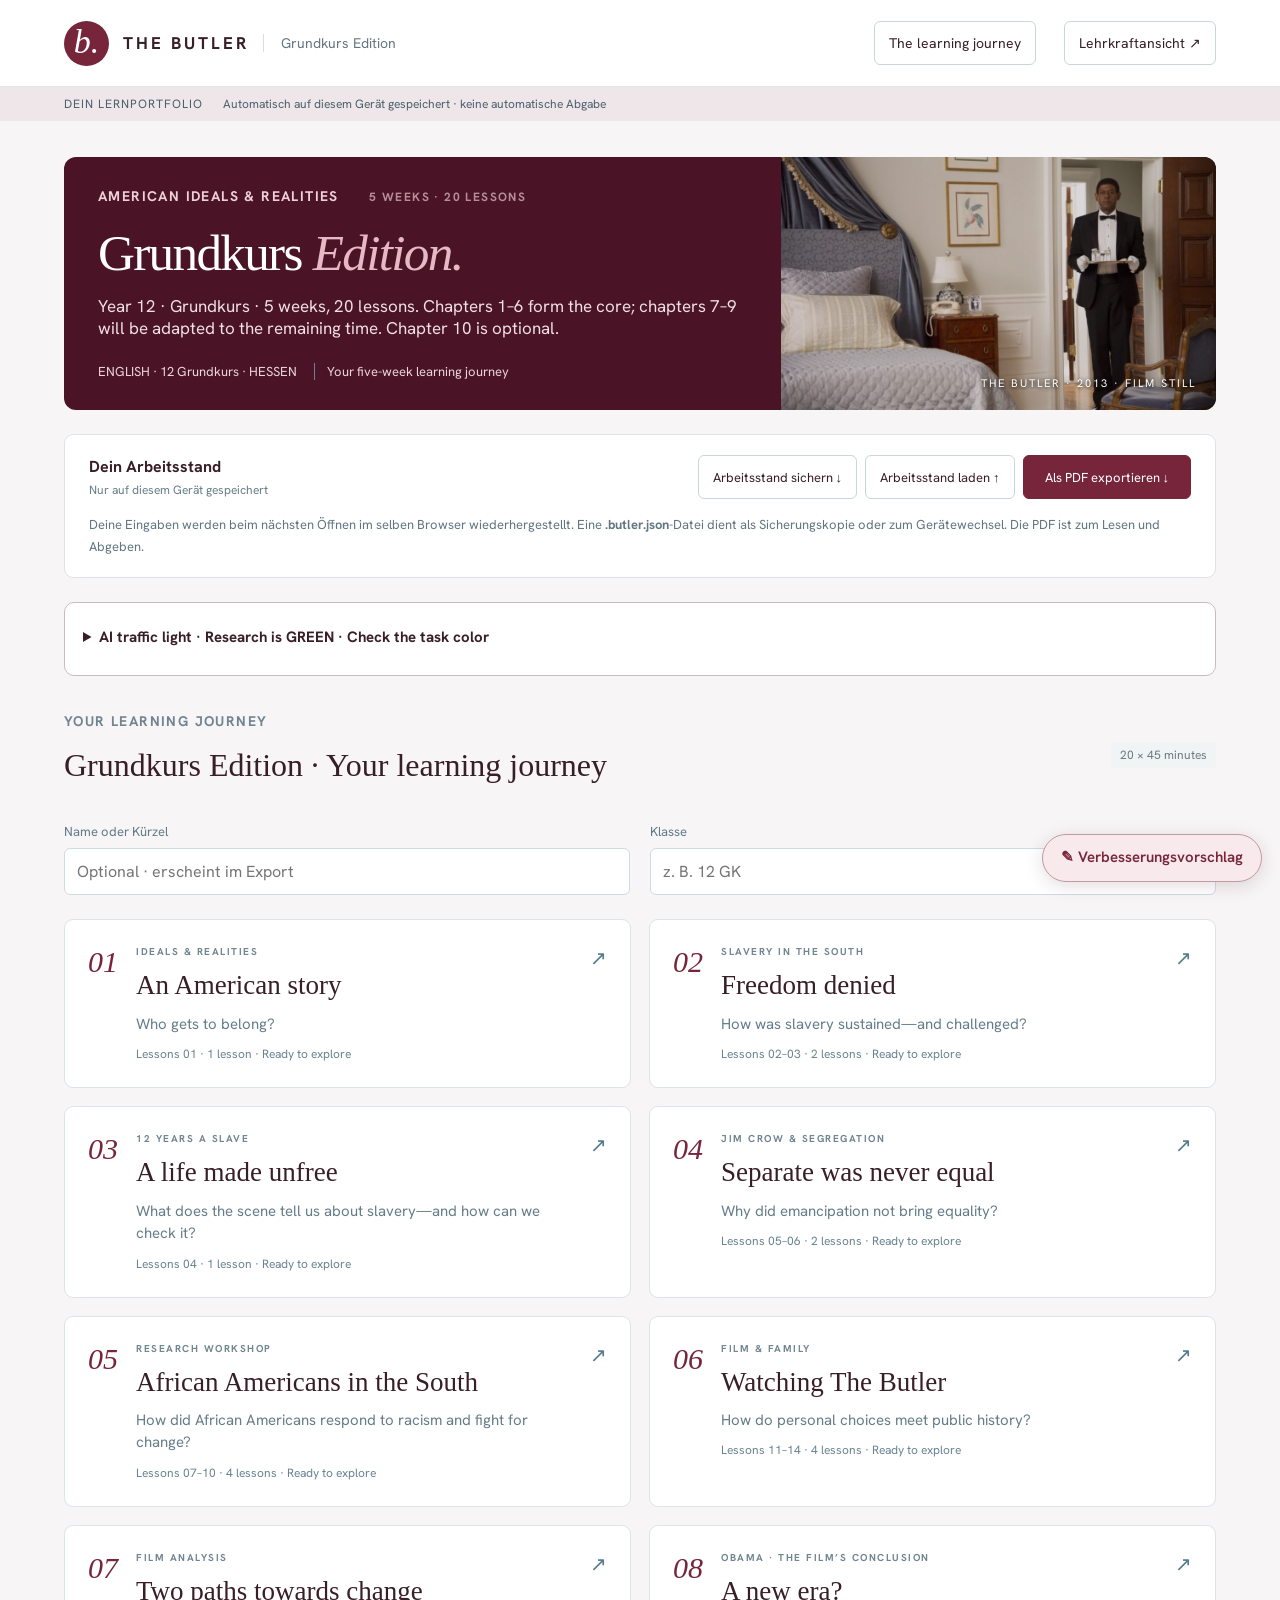
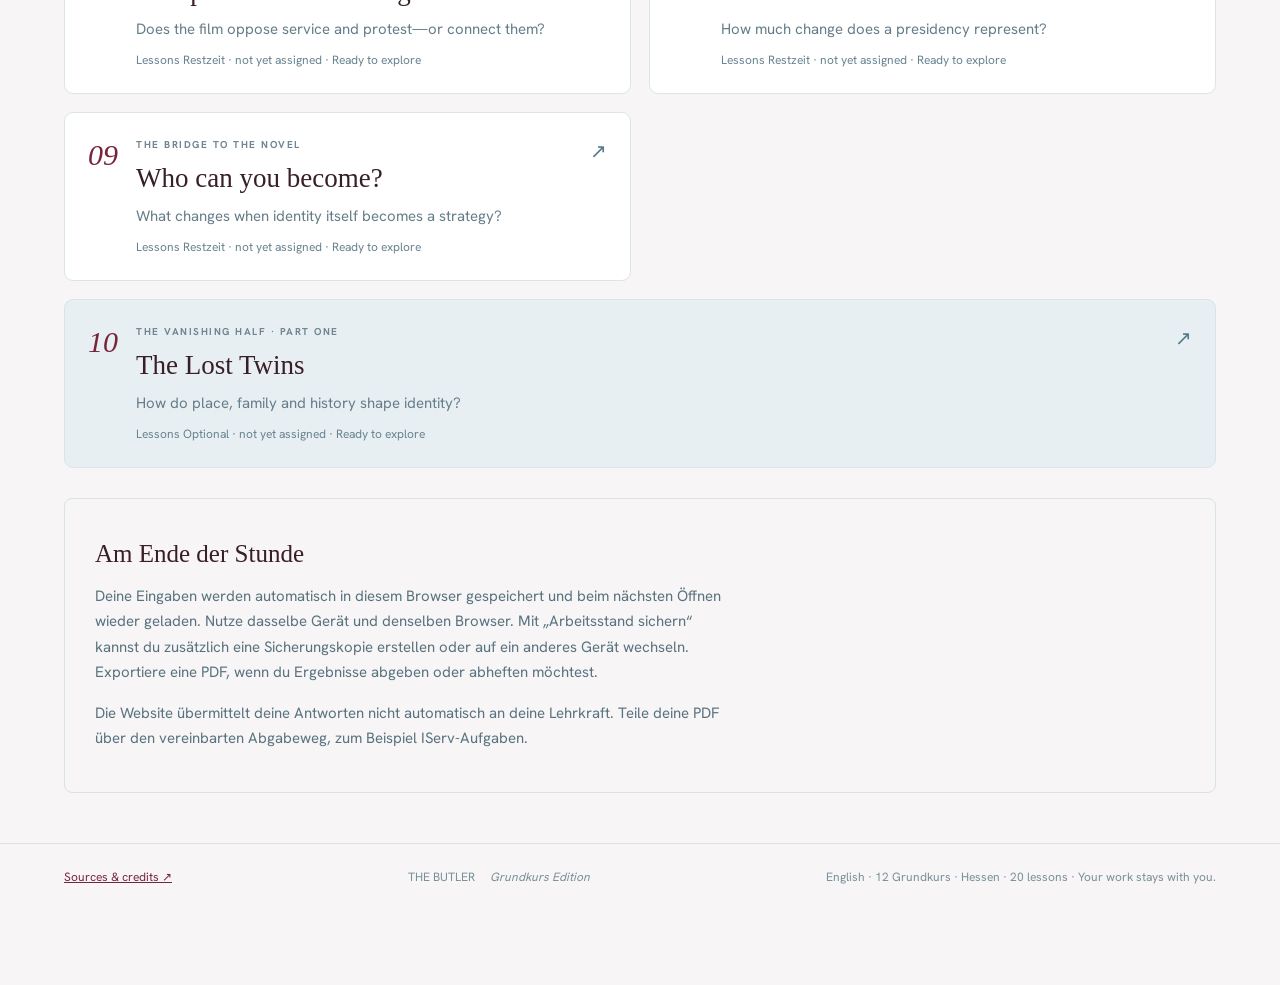
==== commit b0835373: "Introduce classroom AI traffic lights and independent LK research lesson" ====
--- a/julia-edition/index.html
+++ b/julia-edition/index.html
@@ -1,10 +1,11 @@
 <!doctype html>
-<html lang="en"><head><meta charset="utf-8"><meta name="viewport" content="width=device-width,initial-scale=1"><title>The Butler · Grundkurs Edition</title><meta name="description" content="Grundkurs Edition: The Butler, Year 12 Grundkurs, five weeks and 20 lessons."><link rel="icon" href="data:image/svg+xml,%3Csvg xmlns='http://www.w3.org/2000/svg' viewBox='0 0 40 40'%3E%3Crect width='40' height='40' rx='10' fill='%2377253b'/%3E%3Ctext x='20' y='29' text-anchor='middle' font-size='29' fill='%23fff' font-family='Georgia'%3Eb%3C/text%3E%3C/svg%3E"><link rel="stylesheet" href="style.css"><link rel="stylesheet" href="course.css?v=20261027-gk1"><link rel="stylesheet" href="suggestions.css?v=20261027-gk1"><link rel="stylesheet" href="writing-feedback.css?v=20261027-gk1"></head><body><a class="skip-link" href="#overview">Skip to learning journey</a>
+<html lang="en"><head><meta charset="utf-8"><meta name="viewport" content="width=device-width,initial-scale=1"><title>The Butler · Grundkurs Edition</title><meta name="description" content="Grundkurs Edition: The Butler, Year 12 Grundkurs, five weeks and 20 lessons."><link rel="icon" href="data:image/svg+xml,%3Csvg xmlns='http://www.w3.org/2000/svg' viewBox='0 0 40 40'%3E%3Crect width='40' height='40' rx='10' fill='%2377253b'/%3E%3Ctext x='20' y='29' text-anchor='middle' font-size='29' fill='%23fff' font-family='Georgia'%3Eb%3C/text%3E%3C/svg%3E"><link rel="stylesheet" href="style.css"><link rel="stylesheet" href="course.css?v=20261110-instructions"><link rel="stylesheet" href="suggestions.css?v=20261027-gk1"><link rel="stylesheet" href="writing-feedback.css?v=20261027-gk1"><link rel="stylesheet" href="../ai-policy.css?v=20261111"></head><body><a class="skip-link" href="#overview">Skip to learning journey</a>
 <header><a class="brand" href="#overview" aria-label="The Butler course overview"><span class="brandmark">b.</span><strong>THE BUTLER</strong><span class="brand-sub">Grundkurs Edition</span></a><div class="header-right"><button id="overview-link" class="quiet">The learning journey</button><button id="role" class="quiet">Lehrkraftansicht ↗</button></div></header>
 <div class="demo" lang="de">DEIN LERNPORTFOLIO <span>Automatisch auf diesem Gerät gespeichert · keine automatische Abgabe</span></div>
 <main id="student">
  <section class="intro"><div class="intro-copy"><div class="eyebrow" id="chapter-theme">THE BUTLER & IDENTITY <span>5 WEEKS · 20 LESSONS</span></div><h1 id="chapter-title">Grundkurs <i>Edition.</i></h1><p id="chapter-intro">Explore a country through its places, voices and choices.</p><div class="meta" id="chapter-meta">ENGLISH · 12 Grundkurs · HESSEN <span>Your five-week learning journey</span></div></div><div class="landscape" role="img" aria-label="Cecil Gaines in The Butler"><span>THE BUTLER / IDENTITY & CHANGE</span></div></section>
  <section class="portfolio-bar" aria-label="Save and load your work" lang="de"><div><strong>Dein Arbeitsstand</strong><small id="save-status" role="status">Nur auf diesem Gerät gespeichert</small></div><div class="file-actions"><button class="quiet" id="save-work">Arbeitsstand sichern ↓</button><button class="quiet" id="load-work">Arbeitsstand laden ↑</button><button class="primary" id="export-pdf">Als PDF exportieren ↓</button></div><p>Deine Eingaben werden beim nächsten Öffnen im selben Browser wiederhergestellt. Eine <b>.butler.json</b>-Datei dient als Sicherungskopie oder zum Gerätewechsel. Die PDF ist zum Lesen und Abgeben.</p><div id="file-result" role="status" hidden></div></section>
+<details class="ai-guide"><summary>AI traffic light · Research is GREEN · Check the task color</summary><div class="ai-guide-content"><div><div class="ai-rule ai-rule-green"><strong><span class="ai-dot" aria-hidden="true"></span>GREEN · AI allowed</strong><p>You may use AI freely for research. Check the results, understand what you use, and explain how you used AI.</p></div><div class="ai-rule ai-rule-amber"><strong><span class="ai-dot" aria-hidden="true"></span>AMBER · Limited AI use</strong><p>Use AI only for the steps explicitly allowed in the task. Existing optional writing feedback is labeled AMBER.</p></div><div class="ai-rule ai-rule-red"><strong><span class="ai-dot" aria-hidden="true"></span>RED · No AI</strong><p>Complete the task independently without AI-generated text, answers, or corrections, even for part of it.</p></div><p><b>Research is always GREEN.</b> In mixed tasks, this applies to the research part only. Follow the labels for the comparison, interpretation, or writing that follows. Other tasks keep their existing instructions until a color is assigned.</p><p>Use approved tools and do not enter personal data. These rules do not automatically send anything to AI.</p></div><a href="../ai-traffic-light.jpg" target="_blank" rel="noopener"><img src="../ai-traffic-light.jpg" alt="AI traffic light poster: red means no AI, amber means limited AI use, green means AI is encouraged. Check results and be open about your AI use." loading="lazy"><span>Open classroom poster ↗</span></a></div></details>
  <div id="overview"></div>
  <div id="lesson" hidden><nav class="steps" aria-label="Learning steps"></nav>
  <div class="input-toolbar"><button class="back-link" id="back-overview">← All chapters</button><button id="pencil-mode" class="quiet" aria-pressed="false" aria-controls="pencil-guide">✎ Apple Pencil</button></div>
@@ -16,5 +17,5 @@
 <dialog id="pdf-dialog" lang="de" aria-labelledby="pdf-title"><h2 id="pdf-title">Dein Portfolio als PDF</h2><p>Die PDF enthält deine Antworten, Notizen und Rückmeldungen. Sie wird auf diesem Gerät erstellt.</p><label for="pdf-scope">Umfang</label><select id="pdf-scope"><option value="all">Gesamte Reihe</option><option value="current">Aktuelles Kapitel</option></select><p class="source">Auf dem iPad: PDF öffnen → Teilen → „In Dateien sichern“. Zum späteren Bearbeiten zusätzlich „Arbeitsstand sichern“ verwenden.</p><div class="dialog-actions"><button class="quiet" id="cancel-pdf">Abbrechen</button><button class="primary" id="create-pdf">PDF erstellen</button></div><p id="pdf-status" role="status"></p></dialog>
 <input id="work-file" type="file" accept=".json,.butler.json,application/json" hidden>
 <footer><a href="sources.html" target="_blank">Sources & credits ↗</a><span>THE BUTLER <i>Grundkurs Edition</i></span><span>English · 12 Grundkurs · Hessen · 20 lessons · Your work stays with you.</span></footer><div class="toast" id="toast" role="status" hidden></div>
-<script src="jspdf.umd.min.js"></script><script src="course.js?v=20261027-gk1"></script><script src="portfolio.js?v=20261027-gk1"></script><script src="writing-feedback.js?v=20261027-gk1"></script><script src="app.js?v=20261027-gk1"></script>
+<script src="jspdf.umd.min.js"></script><script src="course.js?v=20261111-traffic"></script><script src="portfolio.js?v=20261027-gk1"></script><script src="writing-feedback.js?v=20261027-gk1"></script><script src="../ai-policy.js?v=20261111"></script><script src="app.js?v=20261111-traffic"></script>
 <script src="suggestions.js?v=20261027-gk1"></script></body></html>
--- a/julia-edition/course.css
+++ b/julia-edition/course.css
@@ -8,3 +8,6 @@
 
 /* Shared visual references and whole-class consolidation */
 .reference-title{font-size:22px}.reference-gallery{display:grid;grid-template-columns:repeat(3,minmax(0,1fr));gap:16px;margin-bottom:26px}.reference-gallery figure{margin:0;background:white;border:1px solid #ddcbd2;border-radius:8px;padding:10px}.reference-gallery img{display:block;width:100%;height:190px;object-fit:contain;background:#f4eff1}.reference-gallery figcaption{font-size:14px;line-height:1.5;margin-top:8px}.plenary-export{background:#f5eaf0;border:1px solid #ddc1cc;border-radius:8px;padding:20px;line-height:1.65}.plenary-export button{margin:4px 6px 4px 0}.reading-card li{margin-bottom:10px}.steps{flex-wrap:wrap}.steps button{min-width:115px}.lesson-figure a{display:block}@media(max-width:760px){.reference-gallery{gap:7px}.reference-gallery figure{padding:6px}.reference-gallery img{height:120px}.reference-gallery figcaption{font-size:12px}.steps{grid-template-columns:1fr 1fr}.steps button:last-child{grid-column:1/-1}}
+
+/* Keep task instructions visible while learners write. */
+.field-instruction{white-space:pre-wrap;overflow-wrap:anywhere;font-size:15px;line-height:1.6;color:#593743;margin:8px 0 12px}.note .field-instruction{font-size:14px}
--- a/ai-policy.css
+++ b/ai-policy.css
@@ -0,0 +1 @@
+.ai-guide{border:1px solid #cbbbc1;border-radius:10px;background:#fff;margin:18px 0;padding:14px 18px;color:#381e27}.ai-guide>summary{cursor:pointer;font-weight:700;min-height:44px;display:list-item;line-height:1.6;padding:8px 0}.ai-guide-content{display:grid;grid-template-columns:minmax(0,1fr) minmax(180px,300px);gap:24px;align-items:start}.ai-guide img{display:block;width:100%;height:auto;border-radius:8px}.ai-guide p{line-height:1.6}.ai-rule{padding:12px 16px;margin:12px 0 16px;border:1px solid;border-left-width:5px;border-radius:7px;font-size:14px;line-height:1.5}.ai-rule strong{display:flex;align-items:center;gap:9px}.ai-rule p{margin:5px 0 0;white-space:normal}.ai-rule-green{background:#eef8f0;border-color:#28763b;color:#174c26}.ai-rule-amber{background:#fff7df;border-color:#a36700;color:#664000}.ai-rule-red{background:#fff0ee;border-color:#ad332c;color:#7f201c}.ai-rule-mixed{background:#f5f1f3;border-color:#77253b;color:#532334}.ai-dot{width:12px;height:12px;border-radius:50%;background:currentColor;flex-shrink:0}.ai-group-header{margin-top:10px}.independent-lesson{border:2px solid #77253b;padding:18px;border-radius:8px;line-height:1.65;background:#fff9f5}.ai-guide a{color:inherit;text-decoration:underline}@media(max-width:700px){.ai-guide-content{grid-template-columns:1fr}.ai-guide img{max-width:360px;margin:auto}.ai-rule{padding:10px 12px}}
